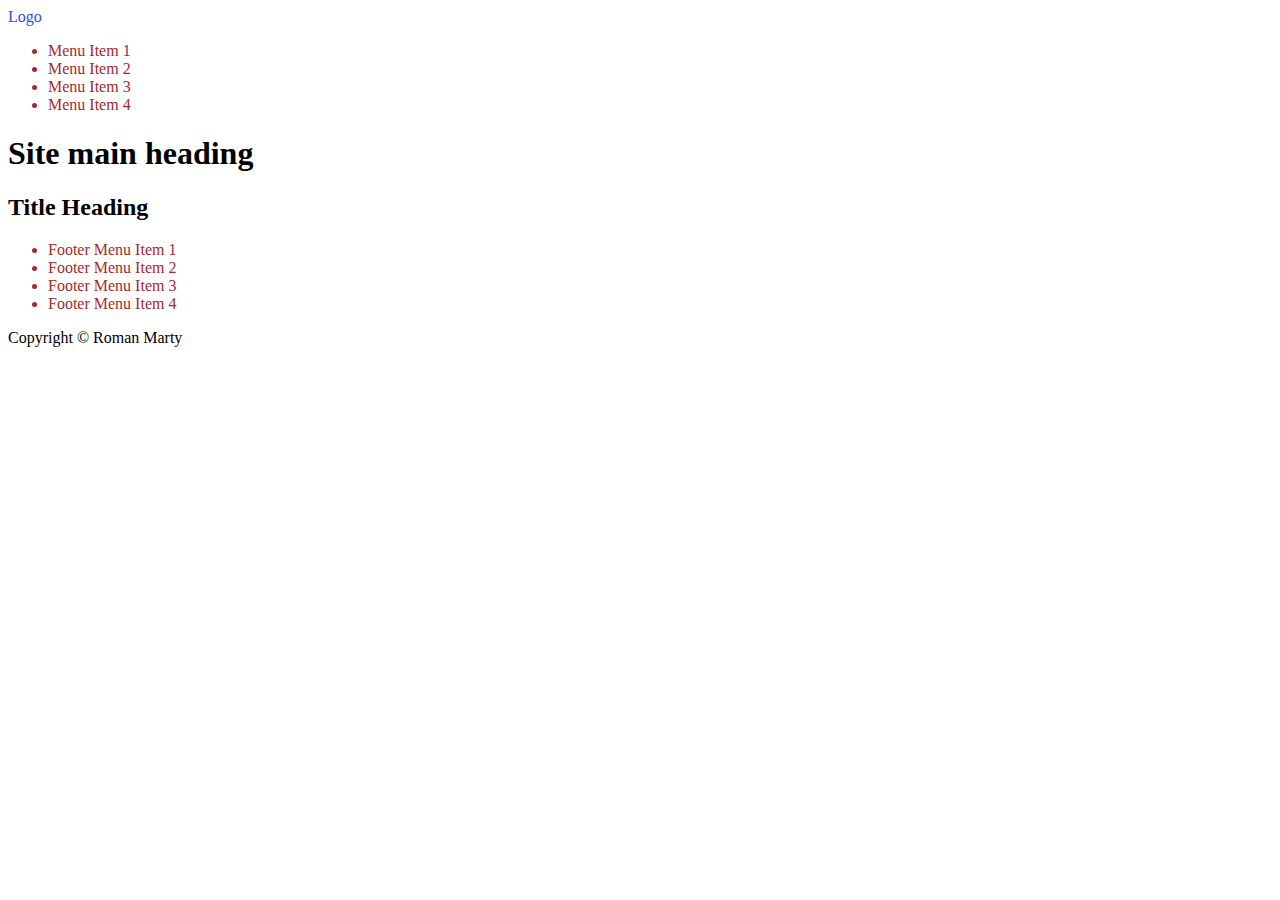
==== Demo-projekts/index.html @ 93dc1ff4 "html dom und styling basis" ====
<!DOCTYPE html>
<html lang="en">
<head>
    <meta charset="UTF-8">
    <meta name="viewport" content="width=device-width, initial-scale=1.0">
    <title>Test Page</title>
    <link rel="stylesheet" href="styles.css">
</head>
<body>
    <header>
        <div>Logo</div>
        <nav>
            <ul>
                <li>Menu Item 1</li>
                <li>Menu Item 2</li>
                <li>Menu Item 3</li>
                <li>Menu Item 4</li>
            </ul>
        </nav>
    </header>
    <main>
        <section>
            <h1>Site main heading</h1>
            <div>
                <div>
                    <h2>Title Heading</h2>
                </div>
            </div>
        </section>
    </main>
    <footer>
        <nav>
            <ul>
                <li>Footer Menu Item 1</li>
                <li>Footer Menu Item 2</li>
                <li>Footer Menu Item 3</li>
                <li>Footer Menu Item 4</li>
            </ul>
        </nav>
        <div>Copyright © Roman Marty</div>
    </footer>
</body>
</html>
---- Demo-projekts/styles.css ----
header {
    color: rgb(40, 79, 217);
}

li {
    color: brown;
}
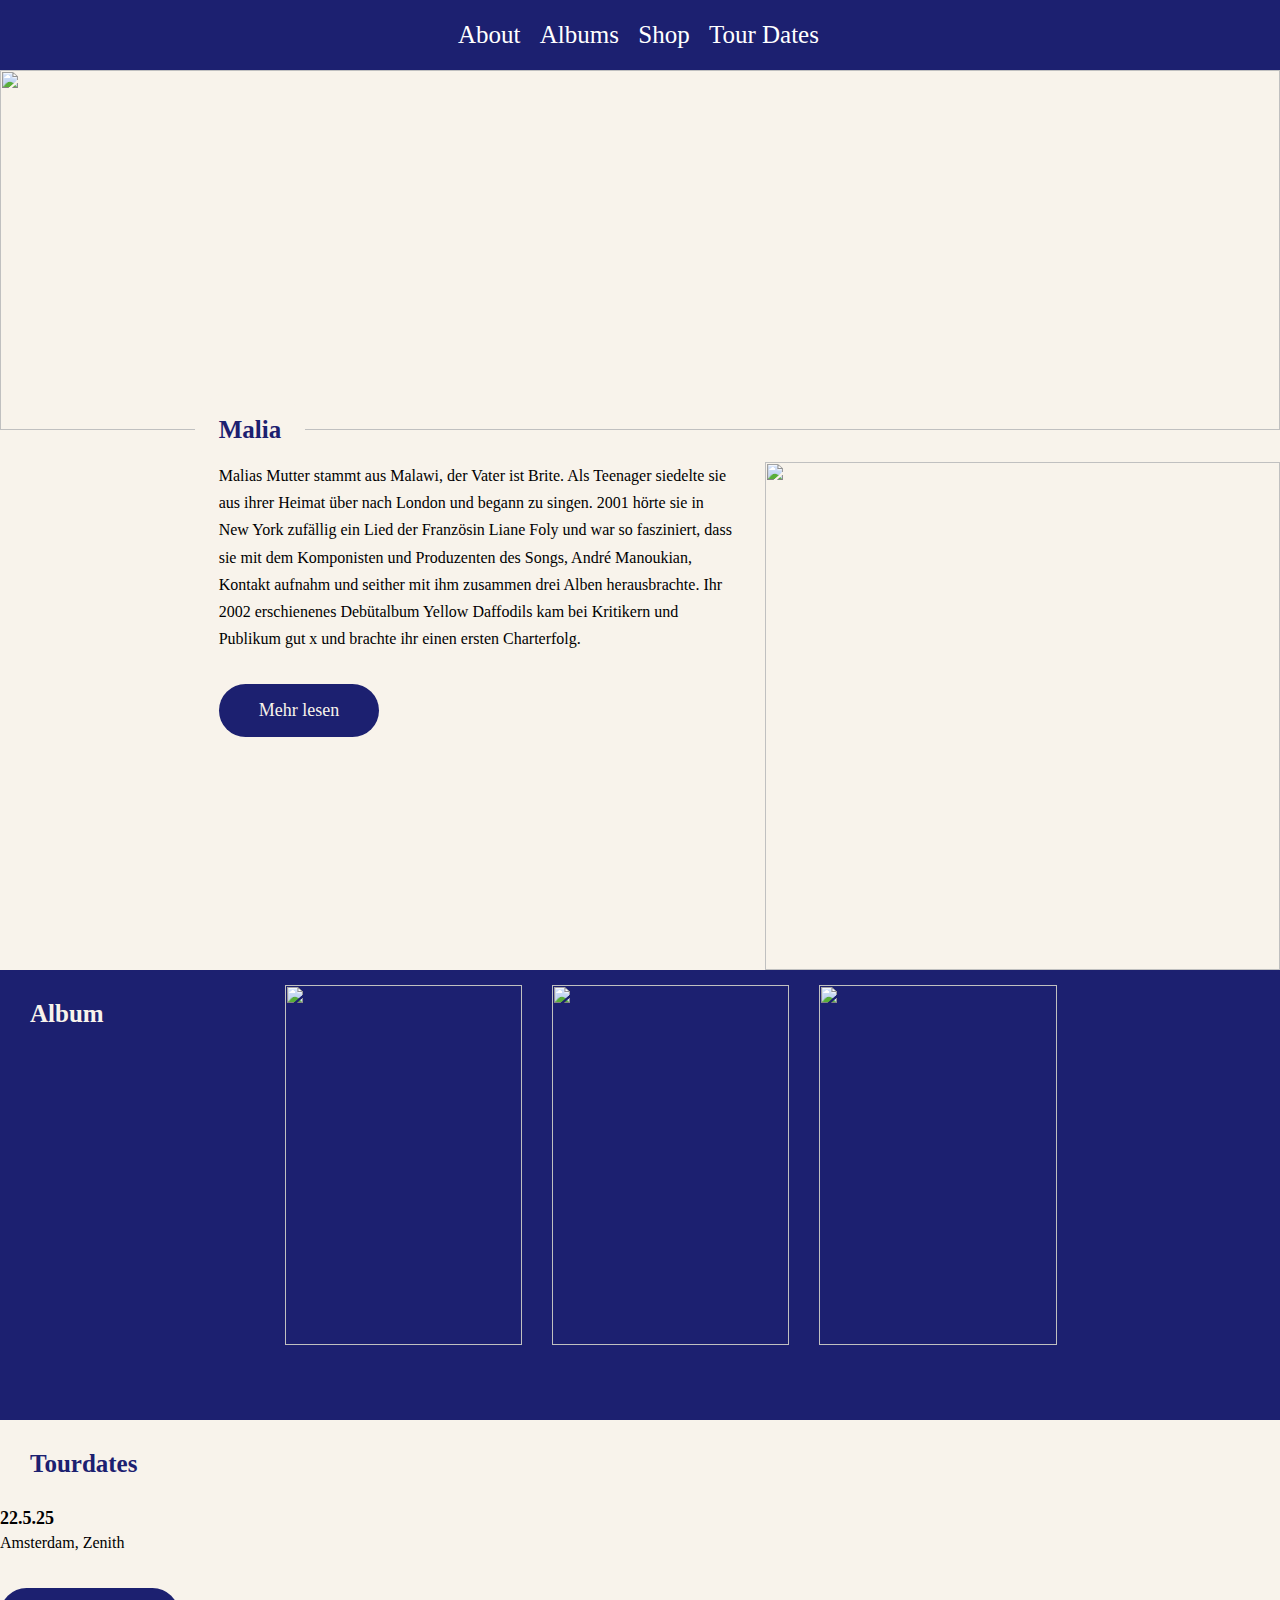
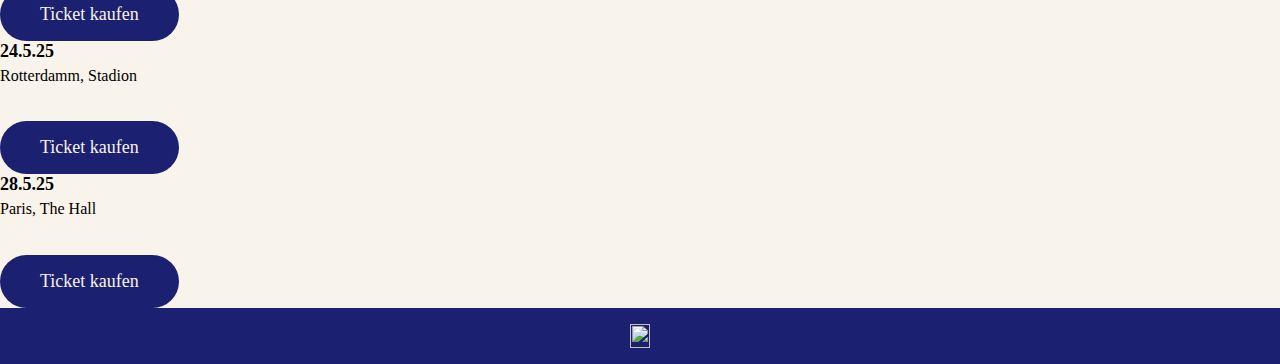
==== commit 4ae115e4: "nächste Version" ====
--- a/Demo-projekts/index.html
+++ b/Demo-projekts/index.html
@@ -8,36 +8,72 @@
 </head>
 <body>
     <header>
-        <div>Logo</div>
         <nav>
             <ul>
-                <li>Menu Item 1</li>
-                <li>Menu Item 2</li>
-                <li>Menu Item 3</li>
-                <li>Menu Item 4</li>
+                <li>About</li>
+                <li>Albums</li>
+                <li>Shop</li>
+                <li>Tour Dates</li>
             </ul>
         </nav>
     </header>
+
     <main>
-        <section>
-            <h1>Site main heading</h1>
-            <div>
-                <div>
-                    <h2>Title Heading</h2>
+        <section class="heading-section">
+            <div class="top-container">
+                <img src="/Demo-projekts/Bilder/Malia_1.jpeg" alt="">
+            </div>
+            <div class="bottom-container">
+                <div class="title-border">
+                    <h2>Malia</h2>
+                </div>
+                <div class="spalte spalte-links">
+                    <div>
+                        <p>Malias Mutter stammt aus Malawi, der Vater ist Brite. Als Teenager siedelte sie aus ihrer Heimat über nach London und begann zu singen. 2001 hörte sie in New York zufällig ein Lied der Französin Liane Foly und war so fasziniert, dass sie mit dem Komponisten und Produzenten des Songs, André Manoukian, Kontakt aufnahm und seither mit ihm zusammen drei Alben herausbrachte. Ihr 2002 erschienenes Debütalbum Yellow Daffodils kam bei Kritikern und Publikum gut x und brachte ihr einen ersten Charterfolg.</p>
+                        <button>Mehr lesen</button>
+                    </div>
+                </div>
+                <div class="spalte spalte-rechts">
+                    <img src="/Demo-projekts/Bilder/Malia_2.png" alt="">
                 </div>
             </div>
         </section>
+
+        <section class="album-section">
+            <div class="album-title">
+                <h2>Album</h2>
+            </div>
+                <div class="album-cover-wrap">
+                <img class="album-cover" src="/Demo-projekts/Bilder/Album_1.jpg" alt="">
+                <img class="album-cover" src="/Demo-projekts/Bilder/Album_2.jpg" alt="">
+                <img class="album-cover" src="/Demo-projekts/Bilder/Album_3.jpg" alt="">
+            </div>
+        </section>
+        <div class="tourdates-section">
+            <div class="tourdates-title">
+            <h2>Tourdates</h2>
+            </div class="tourdates-list">
+            <h3>22.5.25</h3>
+            <p>Amsterdam, Zenith</p>
+            <button>Ticket kaufen</button>
+            <h3>24.5.25</h3>
+            <p>Rotterdamm, Stadion</p>
+            <button>Ticket kaufen</button>
+            <h3>28.5.25</h3>
+            <p>Paris, The Hall</p>
+            <button>Ticket kaufen</button>
+        <section>
+        </section>
+        <section>
+        </section>
     </main>
+
     <footer>
-        <nav>
-            <ul>
-                <li>Footer Menu Item 1</li>
-                <li>Footer Menu Item 2</li>
-                <li>Footer Menu Item 3</li>
-                <li>Footer Menu Item 4</li>
-            </ul>
-        </nav>
-        <div>Copyright © Roman Marty</div>
+        <div>
+            <img src="/Demo-projekts/Bilder/Socials.png" alt="">
+        </div>
     </footer>
+
+    <script src="script"></script>
 </body>
 </html>--- a/Demo-projekts/styles.css
+++ b/Demo-projekts/styles.css
@@ -1,7 +1,186 @@
+* {
+    padding: 0;
+    margin: 0;
+}
+
+@font-face {
+    font-family: Monument Extended;
+    src: url(/Demo-projekts/Monument\ Extended/PPMonumentExtended-Bold.otf);
+}
+
+@font-face {
+    font-family: Monument Extended Regular;
+    src: url(/Demo-projekts/Monument\ Extended/PPMonumentExtended-Regular.otf);
+}
+
+@font-face {
+    font-family: Mori;
+    src: url(/Demo-projekts/Mori/PPMori-Regular.otf);
+}
+
+ul {
+    list-style: none;
+}
+
 header {
-    color: rgb(40, 79, 217);
+    padding: 16px;
+    background-color: #1C2070;
+    color: white;
+    font-family: Monument Extended;
+    font-size: 25px;
+    display: flex;
+    justify-content: center;
+}
+
+footer {
+    padding: 16px;
+    background-color: #1C2070;
+    color: white;
+    display: flex;
+    justify-content: center;
+}
+
+footer .socials {
+    height: 30px;
+    display: center;
+    background: none;
 }
 
 li {
-    color: brown;
-}+    margin: 5px;
+    display: inline-block;
+    margin-right: 8px;
+}
+
+main {
+    background: #F8F3EB;
+}
+
+h2 {
+    font-family: Monument Extended;
+    font-size: 25px;
+    color: #1C2070;
+}
+
+h3 {
+    font-family: Monument Extended Regular;
+    font-size: 18px;
+    color: #000000;
+}
+
+p {
+    font-family: Mori;
+    font-size: 16px;
+    line-height: 170%;
+}
+
+section {
+    display: grid;
+    grid-template-columns: repeat(12, 1fr);
+    grid-gap: 0 32px;
+}
+
+.heading-section {
+    min-height: 100vh;
+    grid-template-rows: 40vh 60vh;
+}
+
+.top-container {
+    grid-column: span 13;
+}
+
+img {
+    width: 100%;
+    height: 100%;
+    object-fit: cover;
+}
+
+.bottom-container {
+    grid-column: span 13;
+    display: grid;
+    grid-template-columns: repeat(12, 1fr);
+    grid-template-rows: 0px 1fr;
+    grid-gap: 32px;
+    position: relative;
+}
+
+.title-border {
+    padding: 24px;
+    grid-column: 3 / span 13;
+    position: absolute;
+    top: 0px;
+    transform: translate(-24px, -50%);
+    background: #F8F3EB;
+    border-radius: 45.5px;
+}
+
+.spalte {
+    z-index: 1;
+    position: relative;
+}
+
+.heading-section .spalte-links {
+    grid-column: 3 / span 5;
+    padding-top: 32px;
+}
+
+.heading-section .spalte-rechts {
+    grid-column: 8 / span 5;
+    grid-row: 2;
+}
+
+button {
+    background-color: #1C2070;
+    color: #F8F3EB;
+    padding: 16px 40px;
+    border-radius: 50px;
+    border-style: none;
+    margin-top: 32px;
+    font-family: Mori;
+    font-size: 18px;
+}
+
+.album-section {
+    height: 50vh;
+    width: 100vw;
+    grid-template-rows: 40vh 60vh;
+    grid-column: span 13;
+    background-color: #1C2070;
+}
+
+.album-title {
+    color: #F8F3EB;
+    padding: 30px;
+    display: grid;
+    
+}
+
+.album-section .album-title h2 {
+    color: #F8F3EB;
+}
+
+.album-cover-wrap {
+    display: flex;
+    grid-column: 3 / 11;
+    justify-content: center;
+}
+
+.album-cover {
+    padding: 15px;
+}
+
+.tourdates-section {
+    background-color: #F8F3EB;
+}
+
+.tourdates-title {
+padding: 30px;
+display: grid;
+}
+
+.tourdates-list {
+display: flex;
+flex-wrap: wrap;
+justify-content: center;
+gap: 20px;
+}
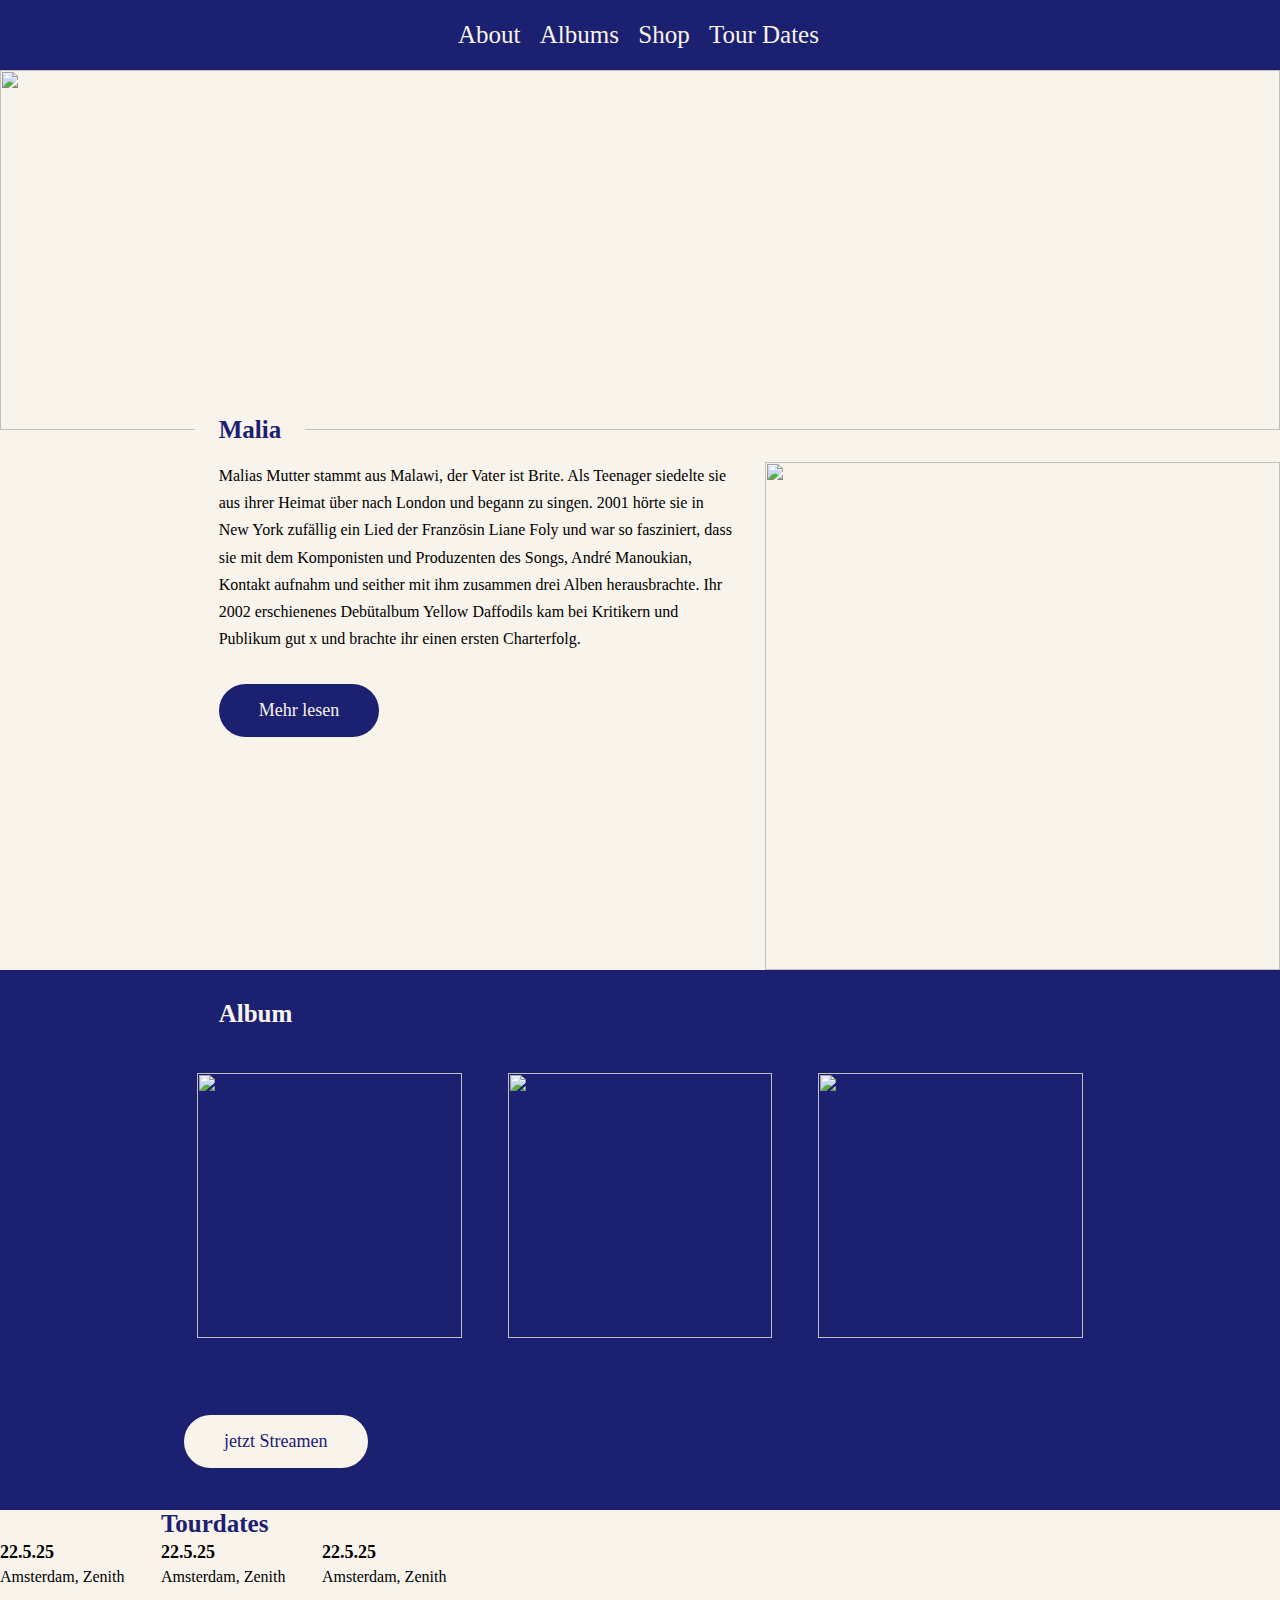
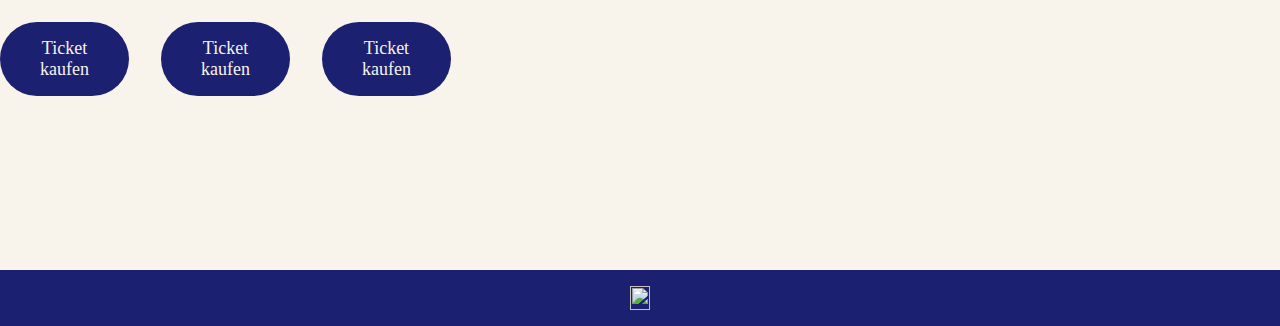
==== commit 8229010d: "Samstag Mittag Stand" ====
--- a/Demo-projekts/index.html
+++ b/Demo-projekts/index.html
@@ -10,10 +10,11 @@
     <header>
         <nav>
             <ul>
-                <li>About</li>
-                <li>Albums</li>
-                <li>Shop</li>
-                <li>Tour Dates</li>
+                <li><a href="#about">About</a></li>
+                <li><a href="#albums">Albums</a></li>
+                <li><a href="#shop">Shop</a></li>
+                <li><a href="#tour-dates">Tour Dates</a></li>
+            </ul>
             </ul>
         </nav>
     </header>
@@ -25,7 +26,7 @@
             </div>
             <div class="bottom-container">
                 <div class="title-border">
-                    <h2>Malia</h2>
+                    <h2 id="about">Malia</h2>
                 </div>
                 <div class="spalte spalte-links">
                     <div>
@@ -36,36 +37,49 @@
                 <div class="spalte spalte-rechts">
                     <img src="/Demo-projekts/Bilder/Malia_2.png" alt="">
                 </div>
-            </div>
+            </div> 
         </section>
 
         <section class="album-section">
             <div class="album-title">
-                <h2>Album</h2>
+                <h2 id="albums">Album</h2>
             </div>
                 <div class="album-cover-wrap">
-                <img class="album-cover" src="/Demo-projekts/Bilder/Album_1.jpg" alt="">
-                <img class="album-cover" src="/Demo-projekts/Bilder/Album_2.jpg" alt="">
-                <img class="album-cover" src="/Demo-projekts/Bilder/Album_3.jpg" alt="">
+                <div class="album-cover">
+                    <img src="/Demo-projekts/Bilder/Album_1.jpg" alt="">
+                </div>
+                <div class="album-cover">
+                    <img src="/Demo-projekts/Bilder/Album_2.jpg" alt="">
+                </div>
+                <div class="album-cover">
+                    <img src="/Demo-projekts/Bilder/Album_3.jpg" alt="">
+                </div>
+                <div>
+                    <button class="button-negative">jetzt Streamen</button>
+                </div>
             </div>
         </section>
-        <div class="tourdates-section">
+        <section id="tour-dates" class="tourdates-section">
             <div class="tourdates-title">
-            <h2>Tourdates</h2>
+                <h2>Tourdates</h2>
             </div class="tourdates-list">
-            <h3>22.5.25</h3>
-            <p>Amsterdam, Zenith</p>
-            <button>Ticket kaufen</button>
-            <h3>24.5.25</h3>
-            <p>Rotterdamm, Stadion</p>
-            <button>Ticket kaufen</button>
-            <h3>28.5.25</h3>
-            <p>Paris, The Hall</p>
-            <button>Ticket kaufen</button>
-        <section>
+            <div>
+                <h3>22.5.25</h3>
+                <p>Amsterdam, Zenith</p>
+                <button>Ticket kaufen</button>
+            </div>
+            <div>
+                <h3>22.5.25</h3>
+                <p>Amsterdam, Zenith</p>
+                <button>Ticket kaufen</button>
+            </div>
+            <div>
+                <h3>22.5.25</h3>
+                <p>Amsterdam, Zenith</p>
+                <button>Ticket kaufen</button>
+            </div>
         </section>
-        <section>
-        </section>
+    
     </main>
 
     <footer>
--- a/Demo-projekts/styles.css
+++ b/Demo-projekts/styles.css
@@ -20,6 +20,15 @@
 
 ul {
     list-style: none;
+}
+
+a {
+    text-decoration: none;
+    color: #F8F3EB;
+}
+
+a:hover {
+    color: #6474ec;
 }
 
 header {
@@ -82,11 +91,12 @@
 
 .heading-section {
     min-height: 100vh;
-    grid-template-rows: 40vh 60vh;
+    grid-template-rows: auto 1fr;
 }
 
 .top-container {
     grid-column: span 13;
+    height: 40vh;
 }
 
 img {
@@ -122,6 +132,7 @@
 .heading-section .spalte-links {
     grid-column: 3 / span 5;
     padding-top: 32px;
+    grid-row: 1 / 3;
 }
 
 .heading-section .spalte-rechts {
@@ -133,6 +144,7 @@
     background-color: #1C2070;
     color: #F8F3EB;
     padding: 16px 40px;
+    margin-bottom: 32px;
     border-radius: 50px;
     border-style: none;
     margin-top: 32px;
@@ -140,47 +152,75 @@
     font-size: 18px;
 }
 
+.button-negative {
+    background-color: #F8F3EB;
+    color: #1C2070;
+    border: 2px solid #1C2070;
+    display: grid;
+}
+ 
 .album-section {
-    height: 50vh;
+    min-height: 60vh;
     width: 100vw;
-    grid-template-rows: 40vh 60vh;
+    grid-template-rows: auto 1fr;
     grid-column: span 13;
     background-color: #1C2070;
 }
 
 .album-title {
     color: #F8F3EB;
-    padding: 30px;
-    display: grid;
-    
+    margin: 30px;
+    margin-left: 0px;
+    display: grid;
+    grid-column: 3 / -1;
+    justify-self: start;
 }
 
 .album-section .album-title h2 {
     color: #F8F3EB;
+    text-align: left;
 }
 
 .album-cover-wrap {
-    display: flex;
+    display: grid;
+    grid-template-columns: repeat(3, 1fr);
+    gap: 16px;
     grid-column: 3 / 11;
     justify-content: center;
 }
-
+ 
 .album-cover {
     padding: 15px;
-}
+    aspect-ratio: 1 / 1;
+}
+
+.album-cover img {
+    width: 100%;
+    height: 100%;
+    object-fit: cover;
+}  
 
 .tourdates-section {
     background-color: #F8F3EB;
+    min-height: 40vh;
+    grid-column: span 13;
+    display: grid;
+    grid-template-columns: repeat(13, 1fr);
+    grid-template-rows: 0px 1fr;
+    grid-gap: 32px;
+    position: relative;
 }
 
 .tourdates-title {
-padding: 30px;
-display: grid;
+    font-size: 24px;
+    font-weight: bold;
+    grid-column: span 13;
+    grid-column: 2 / -1;
 }
 
 .tourdates-list {
-display: flex;
-flex-wrap: wrap;
-justify-content: center;
-gap: 20px;
-}
+    display: flex;
+    flex-wrap: wrap;
+    justify-content: center;
+    gap: 20px;
+}
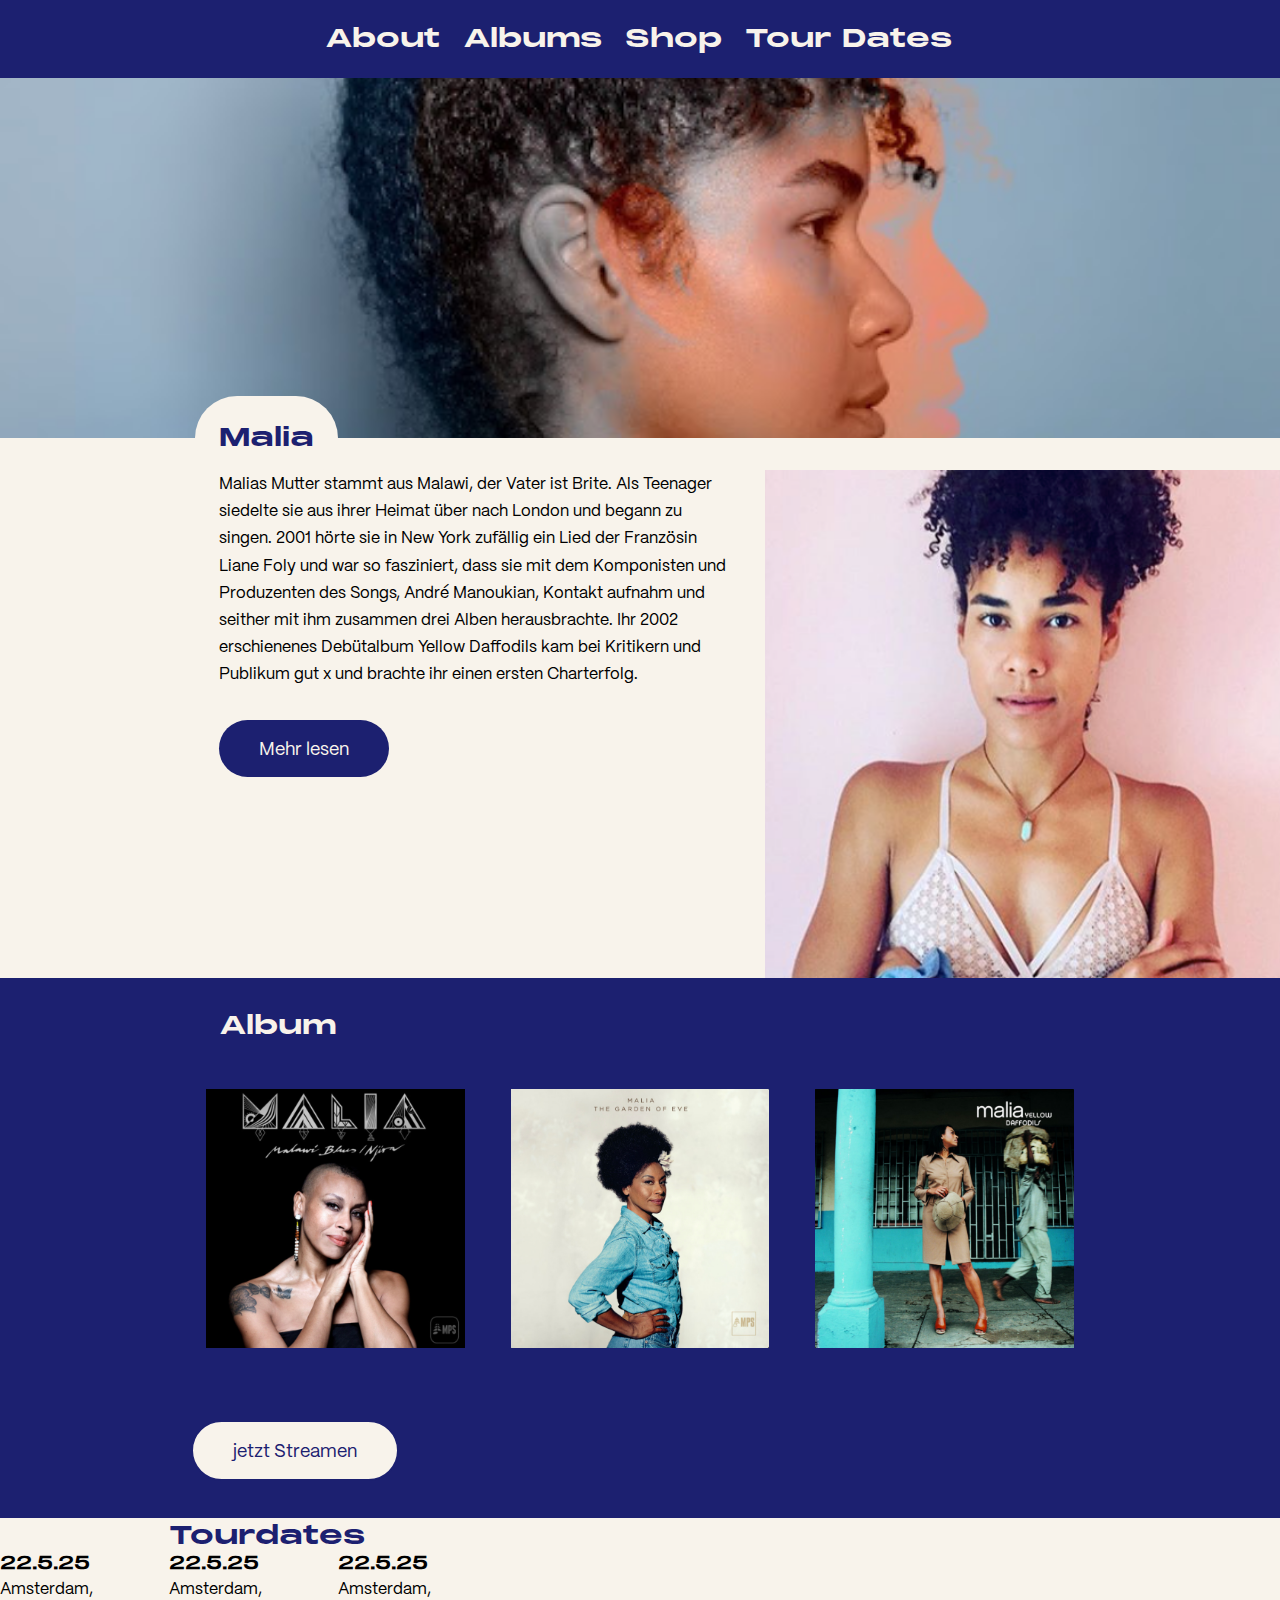
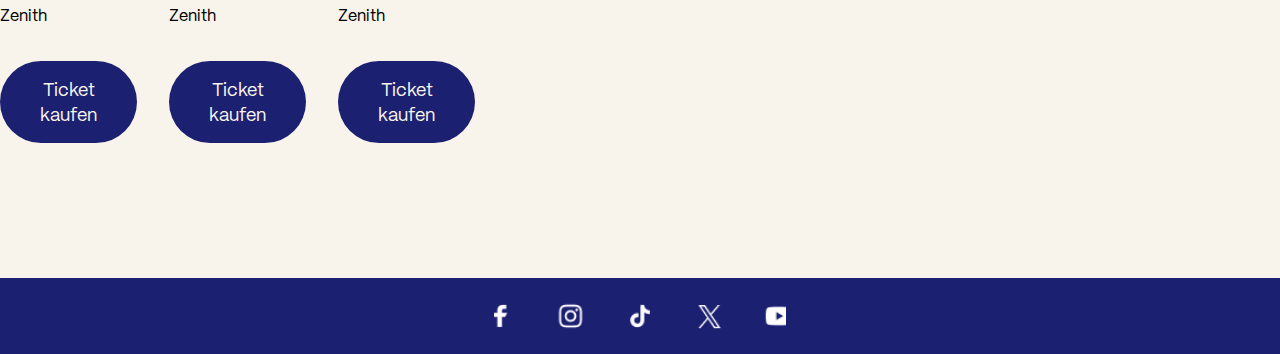
==== commit 63217655: "weitere Anpassungen" ====
--- a/Demo-projekts/index.html
+++ b/Demo-projekts/index.html
@@ -22,7 +22,7 @@
     <main>
         <section class="heading-section">
             <div class="top-container">
-                <img src="/Demo-projekts/Bilder/Malia_1.jpeg" alt="">
+                <img src="./Bilder/Malia_1.jpeg" alt="">
             </div>
             <div class="bottom-container">
                 <div class="title-border">
@@ -35,7 +35,7 @@
                     </div>
                 </div>
                 <div class="spalte spalte-rechts">
-                    <img src="/Demo-projekts/Bilder/Malia_2.png" alt="">
+                    <img src="./Bilder/Malia_2.png" alt="">
                 </div>
             </div> 
         </section>
@@ -46,13 +46,13 @@
             </div>
                 <div class="album-cover-wrap">
                 <div class="album-cover">
-                    <img src="/Demo-projekts/Bilder/Album_1.jpg" alt="">
+                    <img src="./Bilder/Album_1.jpg" alt="">
                 </div>
                 <div class="album-cover">
-                    <img src="/Demo-projekts/Bilder/Album_2.jpg" alt="">
+                    <img src="./Bilder/Album_2.jpg" alt="">
                 </div>
                 <div class="album-cover">
-                    <img src="/Demo-projekts/Bilder/Album_3.jpg" alt="">
+                    <img src="./Bilder/Album_3.jpg" alt="">
                 </div>
                 <div>
                     <button class="button-negative">jetzt Streamen</button>
